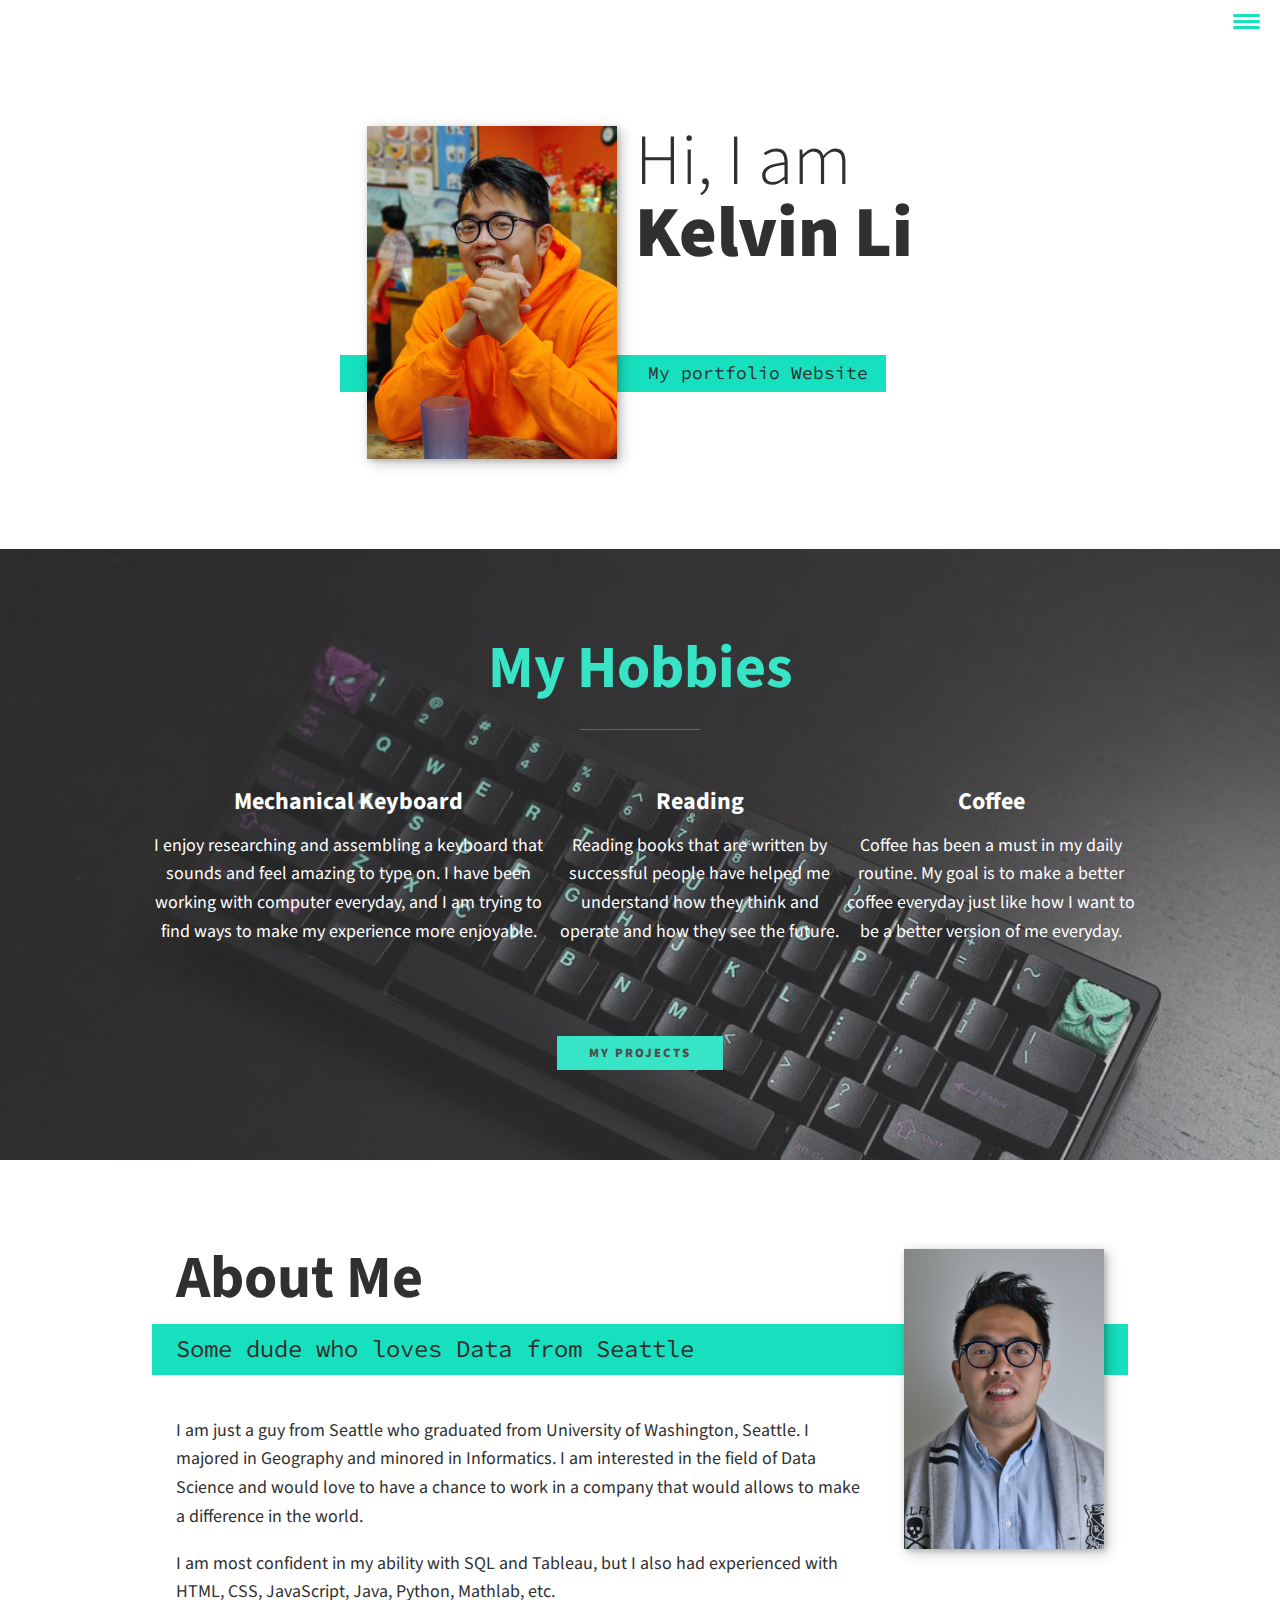
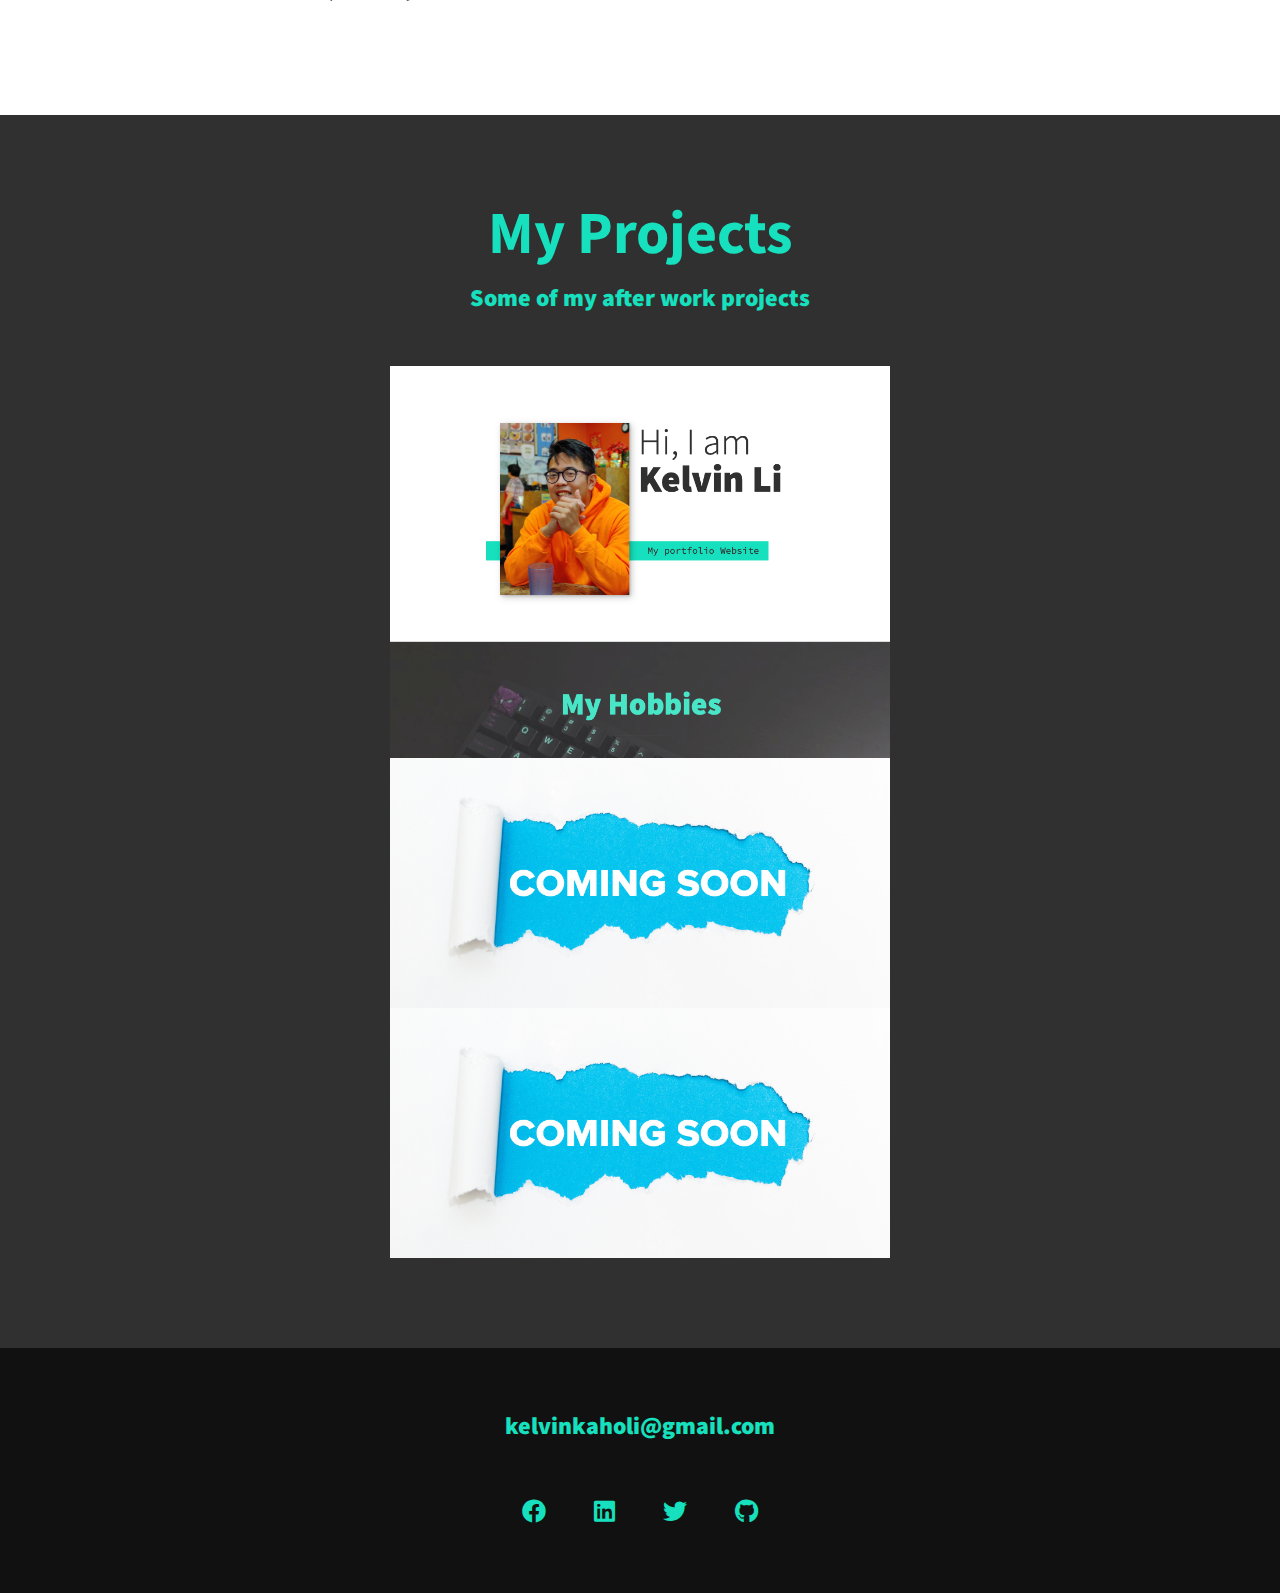
==== index.html @ 2620d073 "first commit" ====
<!DOCTYPE html>
<html lang="en">
    <head>
        <!-- Basically followed an youtube video when building this website -->
        <meta charset="UTF-8">
        <meta name="viewport" content="width=device-width, initial-scale=1.0">
        <title> Kelvin Portfolio Website</title>
        <link rel="stylesheet" 
        href="https://cdnjs.cloudflare.com/ajax/libs/normalize/8.0.1/normalize.min.css" 
        integrity="sha512-NhSC1YmyruXifcj/KFRWoC561YpHpc5Jtzgvbuzx5VozKpWvQ+4nXhPdFgmx8xqexRcpAglTj9sIBWINXa8x5w==" crossorigin="anonymous" referrerpolicy="no-referrer" />
        <link rel="stylesheet" 
        href="https://cdnjs.cloudflare.com/ajax/libs/font-awesome/6.0.0/css/all.min.css" 
        integrity="sha512-9usAa10IRO0HhonpyAIVpjrylPvoDwiPUiKdWk5t3PyolY1cOd4DSE0Ga+ri4AuTroPR5aQvXU9xC6qOPnzFeg==" crossorigin="anonymous" referrerpolicy="no-referrer" />
        <!-- font -->
        <link rel="preconnect" href="https://fonts.googleapis.com"> 
        <link rel="preconnect" href="https://fonts.gstatic.com" crossorigin> 
        <link href="https://fonts.googleapis.com/css2?family=Source+Code+Pro:wght@400;900&family=Source+Sans+Pro:wght@300;900&display=swap" rel="stylesheet">
        
        <link rel="stylesheet" href="style.css">
    </head>
    <body>
            <header>
                <div class="logo">
                    <img src="" alt=""></ing>
                </div>

                <button class="nav-toggle" aria-label="toggle navigation">
                    <span class="hamburger"></span>
                </button>
                <nav class="nav">
                    <ul class="nav__list">
                        <li class="nav__item"><a href="#home" class="nav__link">Home</a></li>
                        <li class="nav__item"><a href="#services" class="nav__link">My Service</a></li>
                        <li class="nav__item"><a href="#about" class="nav__link">About me</a></li>
                        <li class="nav__item"><a href="#work" class="nav__link">My Work</a></li>
                    </ul>
                </nav>
            </header>

            <!-- Introduction -->
            <section class="intro" id="home">
                <h1 class="section__title section__title--intro">
                    Hi, I am <strong>Kelvin Li</strong>
                </h1>
                <p class="section__substitle section__subtitle--intro">My portfolio Website</p>
                <img src="img/Kelvin2.jpg" alt="a picture of Kelvin" class="intro__img">
            </section>

            <!-- My services -->
            <section class="my-services" id="services">
                <h2 class="section__title section__title--services">My Hobbies</h2>
                <div class="services">
                    <div class="service">
                        <h3>Mechanical Keyboard</h3>
                        <p>
                            I enjoy researching and assembling a keyboard that sounds and feel amazing to type on.
                            I have been working with computer everyday, and I am trying to find ways to make my experience more enjoyable.
                        </p>
                    </div>

                    <div class="service">
                        <h3>Reading</h3>
                        <p>
                            Reading books that are written by successful people have helped me understand how they think and operate
                            and how they see the future. 
                        </p>
                    </div>

                    <div class="service">
                        <h3>Coffee</h3>
                        <p>
                            Coffee has been a must in my daily routine. My goal is to make a better coffee everyday just like 
                            how I want to be a better version of me everyday. 
                        </p>
                    </div>
                </div>

                <a href="#work" class="btn">My Projects</a>
            </section>


            <!-- About Me -->
            <section class="about-me" id="about">
                <h2 class="section__title section__title--about">About Me</h2>
                <p class="section__subtitle section__subtitle--about">Some dude who loves Data from Seattle</p>
                
                <div class="about-me__body">
                    <p>
                        I am just a guy from Seattle who graduated from University of Washington, Seattle. I majored in Geography
                        and minored in Informatics. I am interested in the field of Data Science and would love to have a chance to work in 
                        a company that would allows to make a difference in the world. 
                    </p>
                    <p>
                        I am most confident in my ability with SQL and Tableau, but I also had experienced with HTML,
                        CSS, JavaScript, Java, Python, Mathlab, etc. 
                    </p>

                </div>

                <img src="img/Kelvin.jpg" alt="more picutre of kelvin" class="about-me__img">
            </section>

            <!-- My Work -->
            <section class="my-work" id="work">
                <h2 class="section__title section__title--work">My Projects</h2>
                <p class="section__subtitle section__subtitle--work">Some of my after work projects</p>

                <div classs="portfolio">
                    <!-- Portfolio item 01 -->
                    <a href="portfolio-item1.html" class="portfolio__item">
                        <img src="img/Project 1.png" alt="" class="portfolio__img">
                    </a>

                    <!-- Portfolio item 02 -->
                    <a href="#" class="portfolio__item">
                        <img src="img/coming soon.png" alt="" class="portfolio__img">
                    </a>

                    <!-- Portfolio item 03 -->
                    <a href="#" class="portfolio__item">
                        <img src="img/coming soon.png" alt="" class="portfolio__img">
                    </a>                    
                </div>
            </section>

            <!-- Footer -->
            <footer class="footer">
                <a href="mailto:kelvinkaholi@gmail.com" class="footer__link">kelvinkaholi@gmail.com</a>
                <ul class="social-list">
                    <li class="social-list__item">
                        <a class="social-list__link" href="https://www.facebook.com/k.li53/">
                            <i class="fa-brands fa-facebook"></i>
                        </a>
                    </li>
                    <li class="social-list__item">
                        <a class="social-list__link" href="https://www.linkedin.com/in/kelvinkaholi/">
                            <i class="fa-brands fa-linkedin"></i>
                        </a>
                    </li>
                    <li class="social-list__item">
                        <a class="social-list__link" href="https://twitter.com/KelvinKaHoLi">
                            <i class="fa-brands fa-twitter"></i>
                        </a>
                    </li>
                    <li class="social-list__item">
                        <a class="social-list__link" href="https://github.com/kelvinkaholi">
                            <i class="fa-brands fa-github"></i>
                        </a>
                    </li>
                </ul>
            </footer>

            <script src="index.js"></script>

    </body>
</html>
---- style.css ----
*,
*::before,
*::after {
    box-sizing:border-box
}

/* CustomProperties, update these for your own design */

:root {
    --ff-primary: 'Source Sans Pro', sans-serif;
    --ff-secondary: 'Source Code Pro', monospace;

    --fw-reg:300;
    --fw-bold:900;

    --clr-light: #fff;
    --clr-dark: #303030;
    --clr-accent: #16e0bd;

    --fs-h1: 3rem;
    --fs-h2: 2.25rem;
    --fs-h3: 1.25rem;
    --fs-body: 1rem;

    --bs: .25em .25em .75em rgba(0,0,0,.25),
        .125em 0.125em .25em rgba(0,0,0,.15)
}

@media (min-width: 800px) {
    :root {
        --fs-h1: 4.5rem;
        --fs-h2: 3.75rem;
        --fs-h3: 1.5rem;
        --fs-body: 1.123rem;
    }
}

/* General Style */

html {
    scroll-behavior: smooth;
}

body{
    background: var(--clr-light);
    color:var(--clr-dark);
    margin: 0;
    font-family: var(--ff-primary);
    font-size: var(--fs-body);
    line-height:1.6;
}

section{
    padding: 5em 2em;
}

img {
    display:block;
    max-width:100%;
}

strong {
    font-weight: var(--fw-bold);
}

:focus {
    outline: 3px solid var(--clr-accent);
    outline-offset: 3px;
}

/* Buttons */

.btn {
    display: inline-block;
    padding: .5em 2.5em;
    background: var(--clr-accent);
    color: var(--clr-dark);
    text-decoration: none;
    cursor: pointer;
    font-size: .8rem;
    text-transform: uppercase;
    letter-spacing: 2px;
    font-weight:  var(--fw-bold);
    transition: transform 200ms ease-in-out;
}

.btn:hover {
    transform: scale(1.1);
}

/* Typography */

h1,
h2,
h3 {
    line-height: 1;
    margin: 0;
}

h1 { font-size: var(--fs-h1) }
h2 { font-size: var(--fs-h2) }
h3 { font-size: var(--fs-h3) }


.section__title {
    margin-bottom: .25em;
}

.section__title--intro {
    font-weight: var(--fw-reg);
}

.section__title--intro strong {
    display:block;
}

.section__subtitle {
    margin: 0;
    font-size: var(--fs-h3);
}

.section__subtitle--intro,
.section__subtitle--about {
    background: var(--clr-accent);
    font-family: var(--ff-secondary);
    margin-bottom: 1em;
    padding: .25em 1em;
}

.section__subtitle--work {
    color: var(--clr-accent);
    font-weight: var(--fw-bold);
    margin-bottom: 2em;
}

/* header */

header{
    display: flex;
    justify-content: space-between;
    padding: 1em;
}

.logo {
    max-width: 100px;
}

.nav {
    position: fixed;
    background: var(--clr-dark);
    color: var(--clr-light);
    top: 0;
    bottom: 0;
    left: 0;
    right: 0;
    z-index: 100;

    transform: translateX(100%);
    transition: transform 250ms cubic-bezier(.5, 0, .5, 1);
}

.nav__list {
    list-style: none;
    display: flex;
    height: 100%;
    flex-direction: column;
    justify-content: space-evenly;
    align-items: center;
    margin: 0;
    padding: 0;
}

.nav__link {
    color: inherit;
    font-weight: var(--fw-bold);
    font-size: var(--fs-h2);
    text-decoration: none;
}

.nav__link:hover {
    color: var(--clr-accent);
}

.nav-toggle {
    padding: .5em;
    background: transparent;
    border: 0;
    cursor: pointer;
    position: absolute;
    right: 1em;
    top: 1em;
    z-index: 1000;
}

.nav-open .nav {
    transform: translateX(0);
}

.nav-open .nav-toggle {
    position: fixed;
}

.nav-open .hamburger {
    transform: rotate(.625turn);
}

.nav-open .hamburger::before {
    transform: rotate(90deg) translateX(-6px);
}

.nav-open .hamburger::after {
    opacity: 0;
}

.hamburger {
    display: block;
    position: relative;
}

.hamburger,
.hamburger::before,
.hamburger::after {
    background: var(--clr-accent);
    width: 2em;
    height: 3px;
    border-radius: 1em;
    transition: transform 250ms ease-in-out;
}

.hamburger::before,
.hamburger::after {
    content: '';
    position: absolute;
    left: 0;
    right: 0;
}

.hamburger::before { top: 6px;}

.hamburger::after { bottom: 6px;}

/* Intro section */

.intro{
    position: relative;
}

.intro__img {
    box-shadow: var(--bs);
}

.section__subtitle--intro {
    display: inline-block;
}

@media(min-width: 600px) {
    .intro {
        display: grid;
        width: min-content;
        margin: 0 auto;
        grid-column-gap: 1em;
        grid-template-areas: 
            "img title" 
            "img subtitle";
        grid-template-columns: min-content max-content;
    }

    .intro__img {
        grid-area: img;
        min-width: 250px;
        position: relative;
        z-index: 2;
    }

    .section__subtitle--intro {
        align-self: start;
        grid-column: -1/1;
        grid-row: 2;
        text-align: right;
        position: relative;
        left: -1.5em;
        width: calc(100% * 1.5em);
    }
}


/* My services section */

.my-services {
    background-color: var(--clr-dark);
    background-image: url(img/keyboard.jpeg);
    background-size: cover;
    color: var(--clr-light);
    text-align:center;
    opacity: .85;
}

.section__title--services {
    color:var(--clr-accent);
    position:relative;
}

.section__title--services::after {
    content:'';
    display: block;
    width: 2em;
    height: 1px;
    margin: 0.5em auto 1em;
    background: var(--clr-light);
    opacity: 0.25;
}

.services{
    margin-bottom: 4em;
}

.service{
    max-width: 500px;
    margin: 0 auto;
}

@media (min-width: 800px){
    .services {
        display: flex;
        max-width: 1000px;
        margin-left: auto;
        margin-right: auto;
    }

    .service + .services {
        margin-left: 2
    }
}

/* about me section */

.about-me {
    max-width: 1000px;
    margin: 0 auto;
}

.about-me__img{
    box-shadow: var(--bs);
}

@media (min-width:600px) {
    .about-me{
        display: grid;
        grid-template-columns: 1fr 200px;
        grid-template-areas: 
            "title img"
            "subtitle img"
            "text img";
        grid-column-gap: 2em;
    }

    .section__title--about {
        grid-area: title;
    }

    .section__subtitle--about {
        grid-column: 1 / -1;
        grid-row: 2;
        position: relative;
        left: -1em;
        width: calc(100% + 2em);
        padding-left: 1em;
        padding-right: calc(200px + 4em);
    }

    .about-me__img {
        grid-area: img;
        position: relative;
        z-index: 2;
    }
}

/* My work */ 

.my-work {
    background-color: var(--clr-dark);
    color: var(--clr-accent);
    text-align: center;
}

.portfolio {
    display: grid;
    grid-template-columns: repeat(auto-fit, minmax(300px, 1fr));
    /* max-width: 300px;
    margin: 0 auto; */
}

.portfolio__item {
    background-color: var(--clr-accent);
    overflow: hidden;
}

.portfolio__img {
    max-width:500px;
    margin: 0 auto;
    transition: 
        transform 750ms cubic-bezier(.5, 0, .5, 1),
        opacity 250ms linear;
}

.portfolio__item:focus {
    position: relative;
    z-index: 2;
}

.portfolio__img:hover,
.portfolio__item:focus .portfolio__img {
    transform: scale(1.2);
    opacity: 0.5;
}


/* footer */

.footer {
    background: #111;
    color: var(--clr-accent);
    text-align: center;
    padding:2.5em 0;
    font-size: var(--fs-h3);
}

.footer a {
    color: inherit;
    text-decoration: none;
}

.footer__link {
    font-weight: var(--fw-bold);
}

.footer__link:hover,
.social-list__link:hover {
    opacity: .7;

}

.footer__link:hover {
    text-decoration: underline;
}

.social-list {
    list-style: none;
    display: flex;
    justify-content: center;
    margin: 2em 0 0;
    padding: 0; 
}

.social-list__item {
    margin: 0 .5em;
}

.social-list__link {
    padding: .5em;
}

.portfolio-item-individual {
    padding: 0 2em 2em;
    max-width: 1000px;
    margin: 0 auto;
}

.portfolio-item-individual p {
    max-width: 600px;
    margin-left: auto;
    margin-right: auto;
}
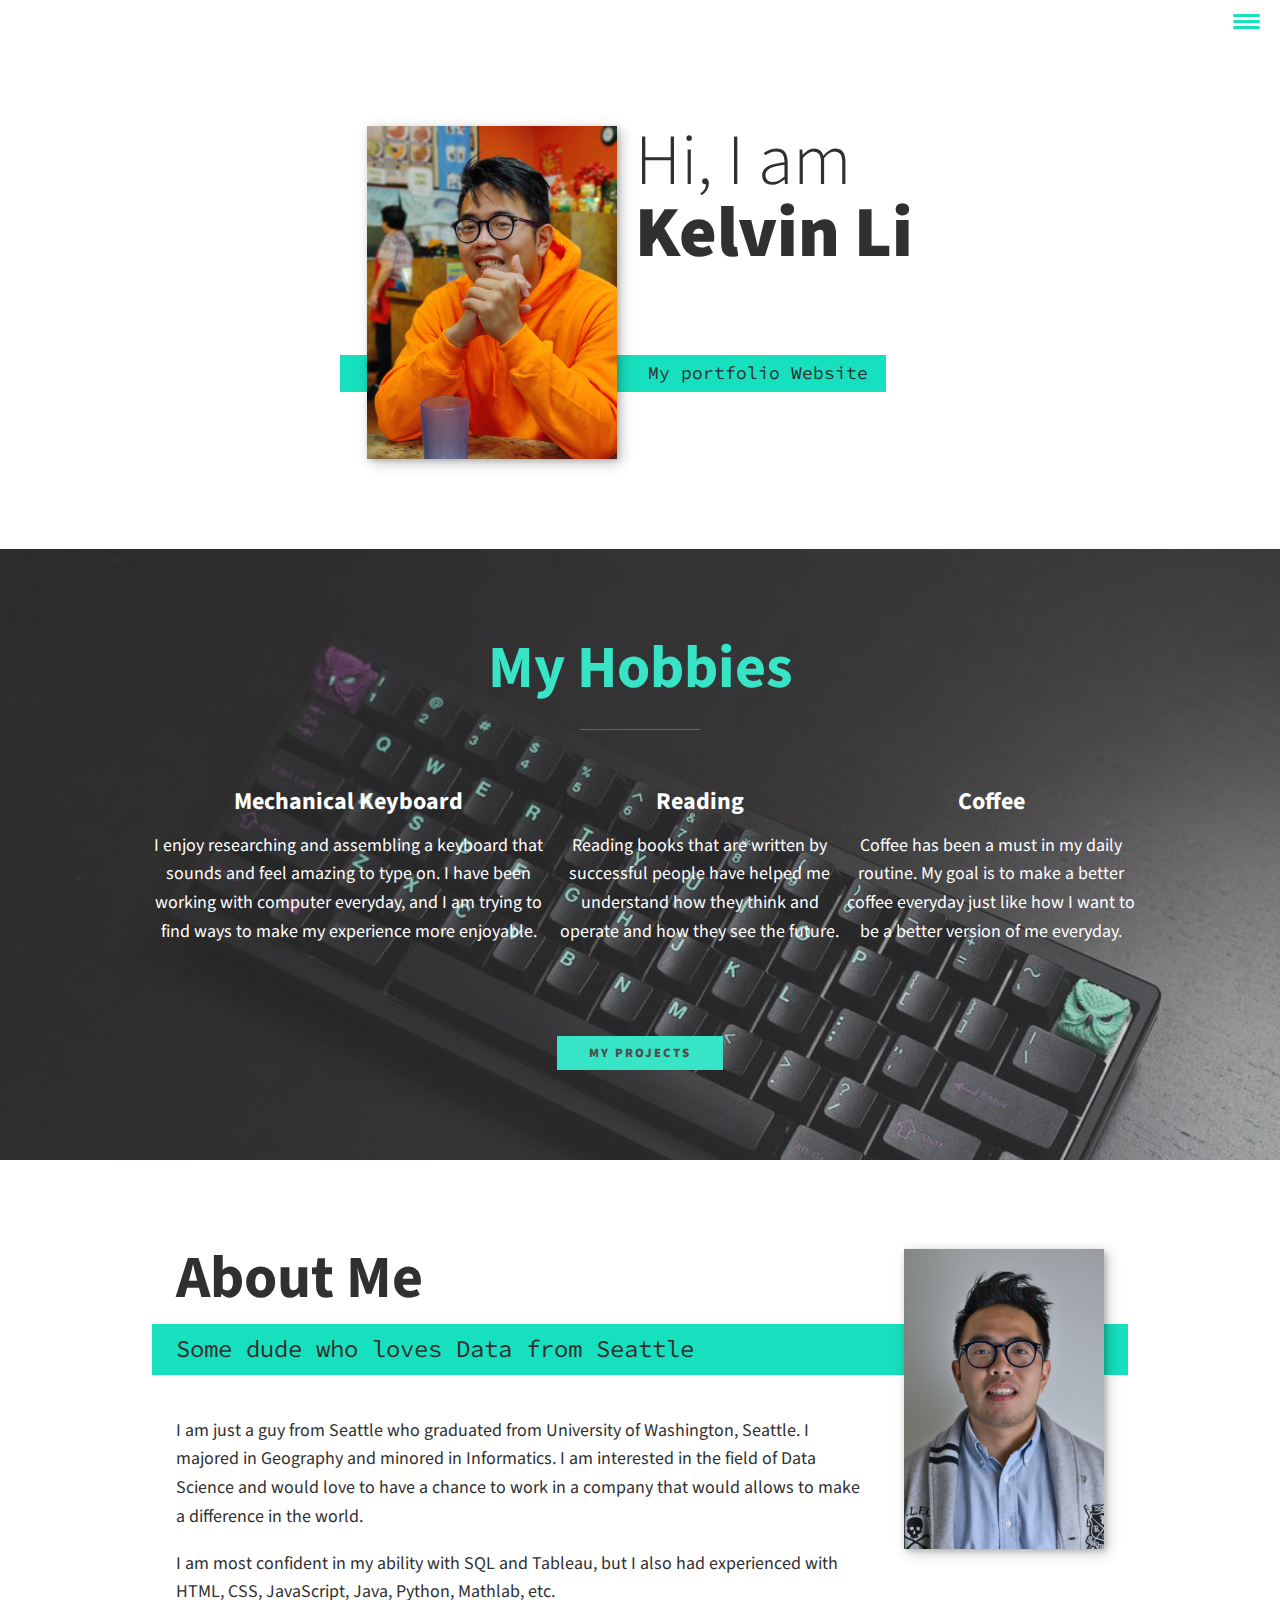
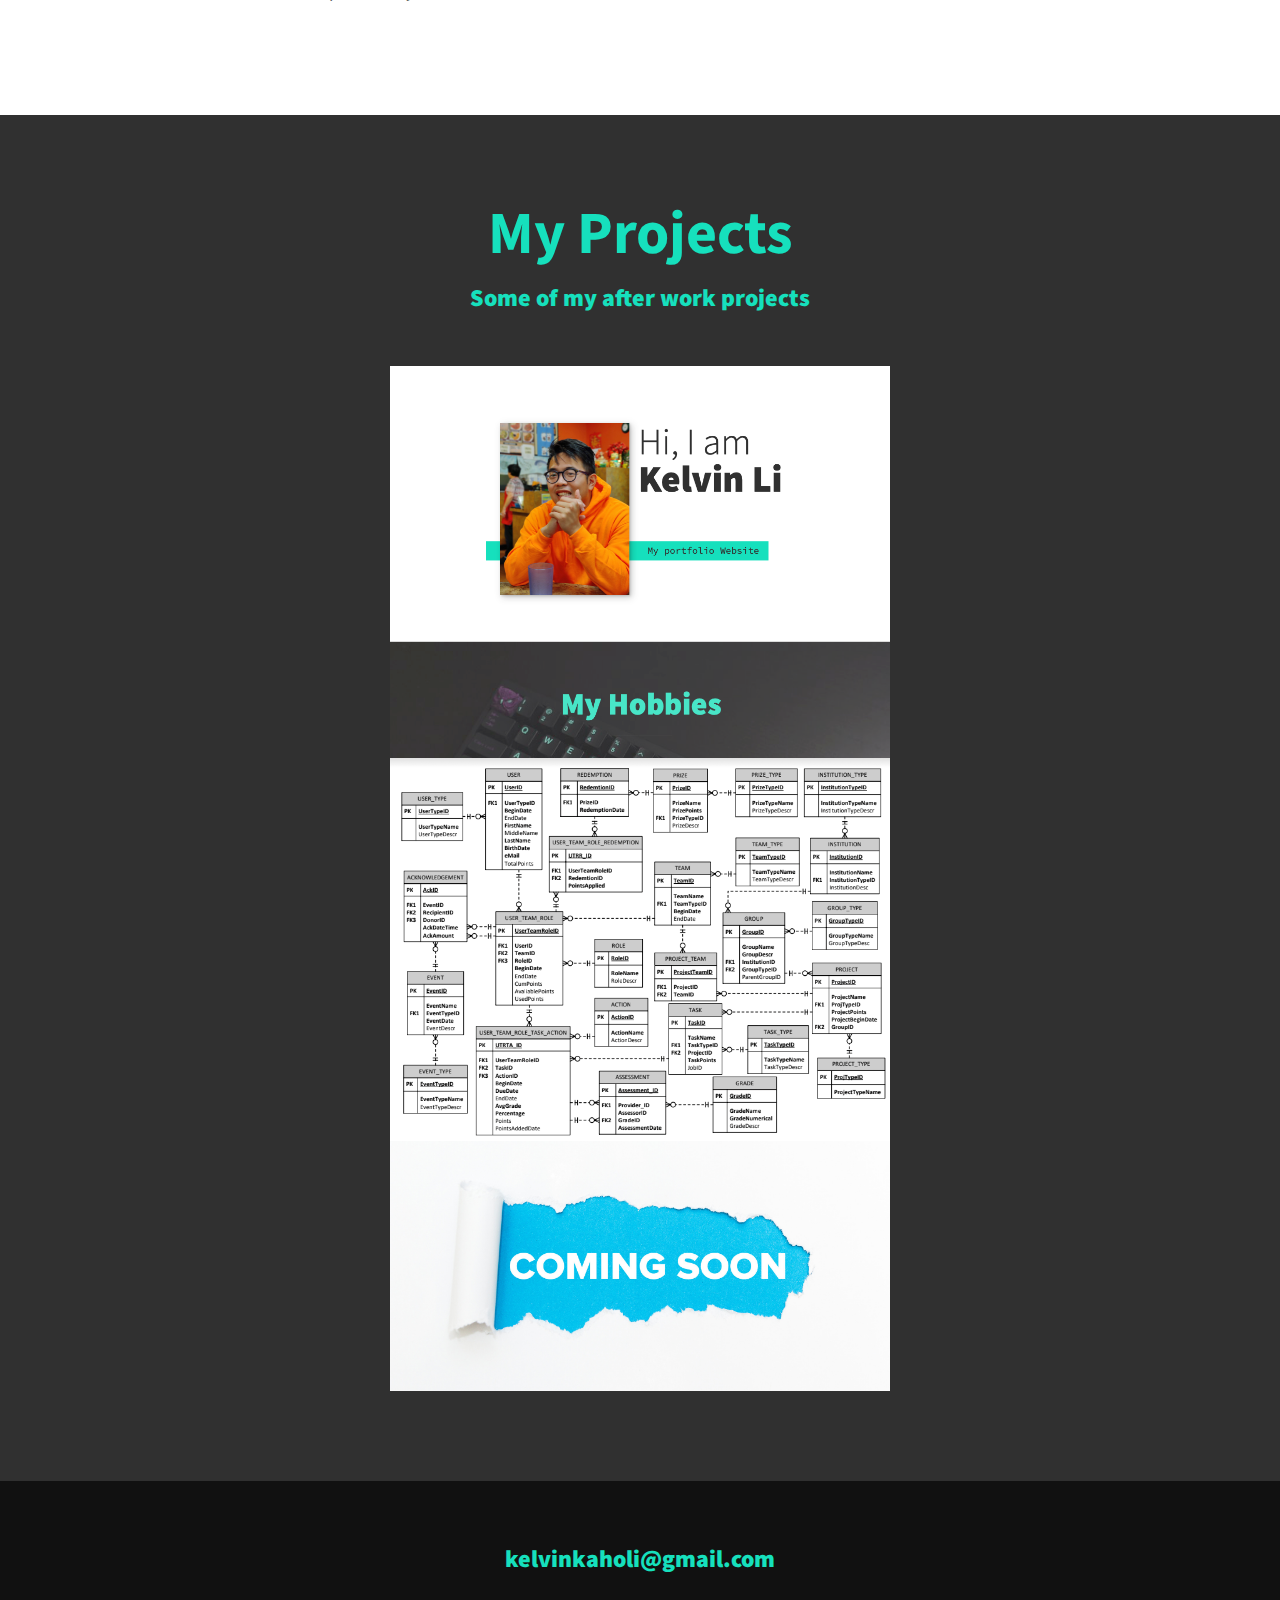
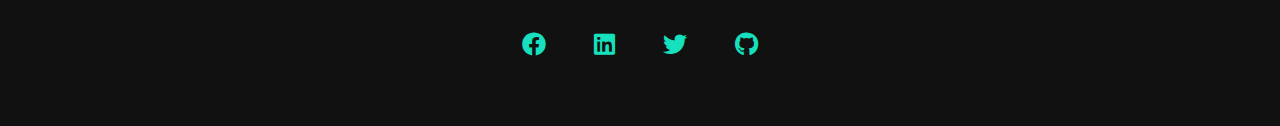
==== commit cd3f4589: "Add files via upload" ====
--- a/index.html
+++ b/index.html
@@ -112,8 +112,8 @@
                     </a>
 
                     <!-- Portfolio item 02 -->
-                    <a href="#" class="portfolio__item">
-                        <img src="img/coming soon.png" alt="" class="portfolio__img">
+                    <a href="portfolio-item2.html" class="portfolio__item">
+                        <img src="img/Teamify.png" alt="" class="portfolio__img">
                     </a>
 
                     <!-- Portfolio item 03 -->
--- a/style.css
+++ b/style.css
@@ -133,6 +133,10 @@
     margin-bottom: 2em;
 }
 
+.portfolio-item-individual-img {
+    margin: 0 auto;
+}
+
 /* header */
 
 header{
